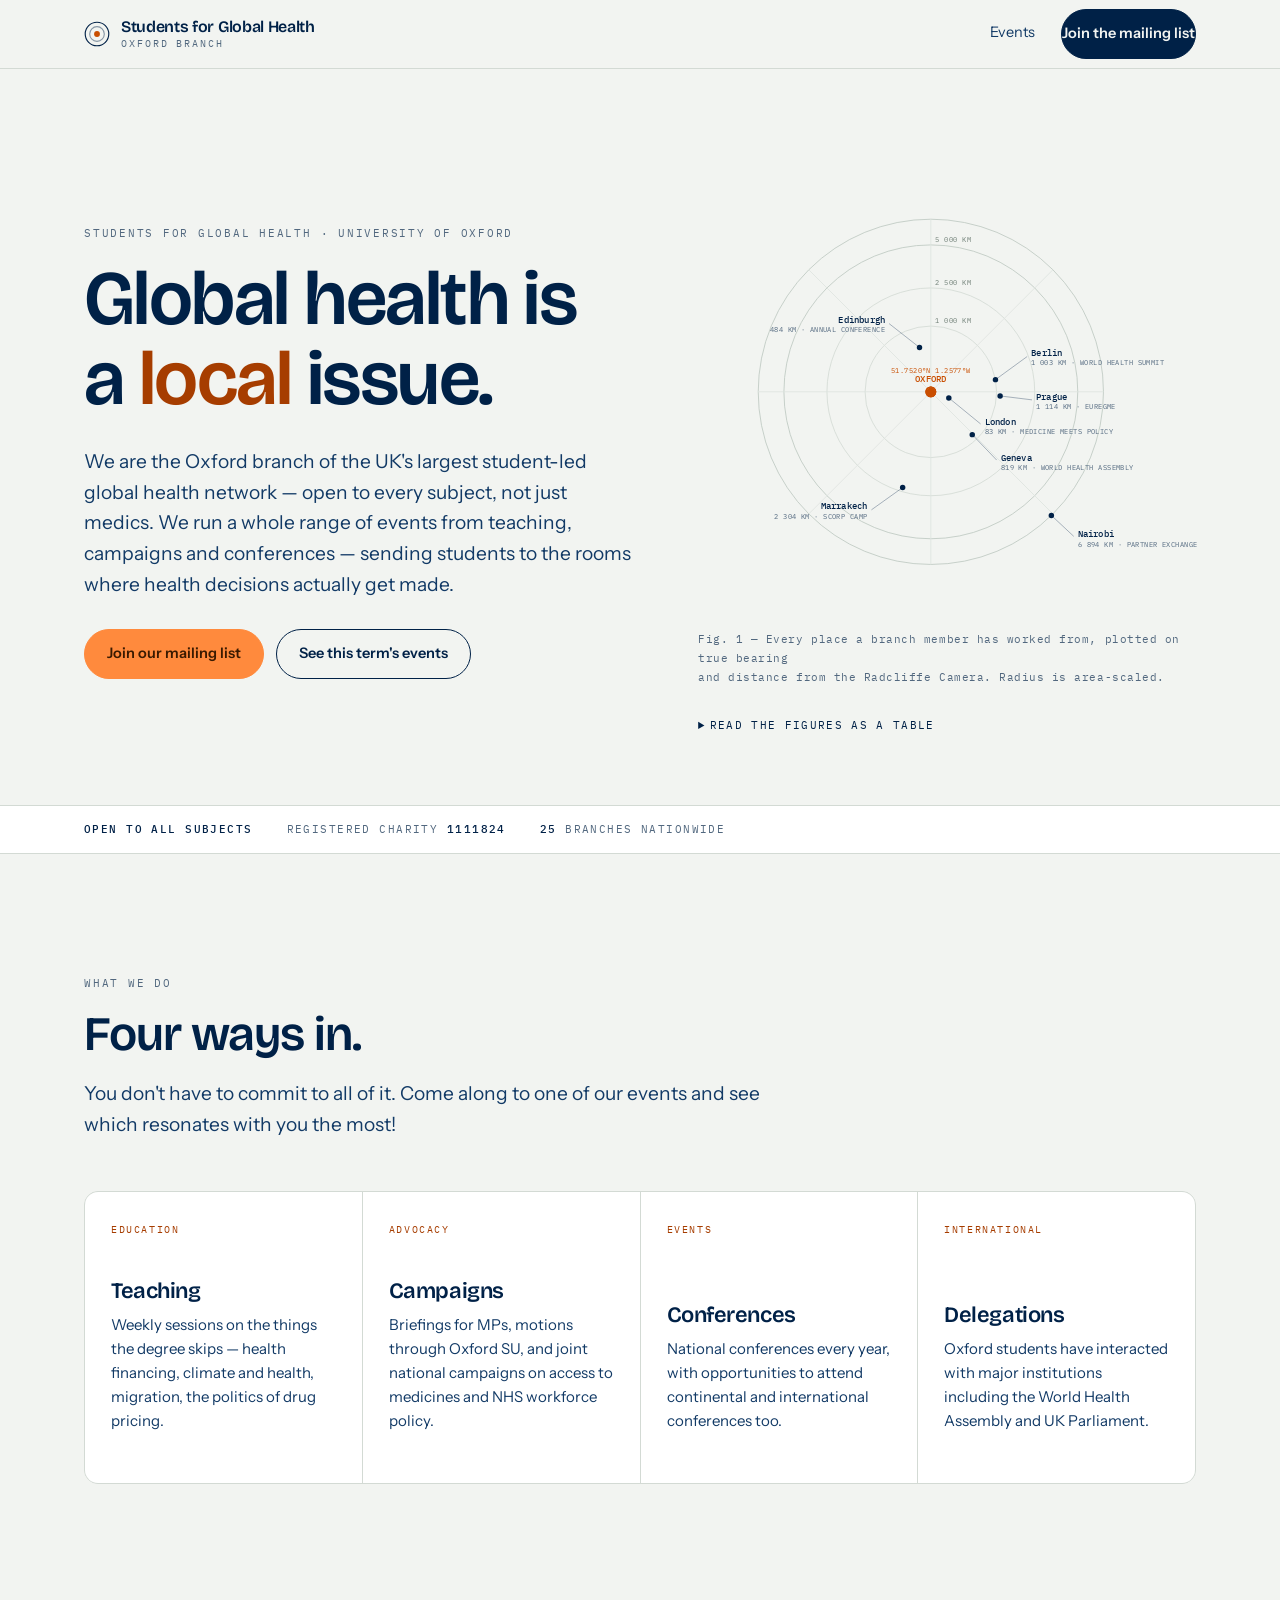
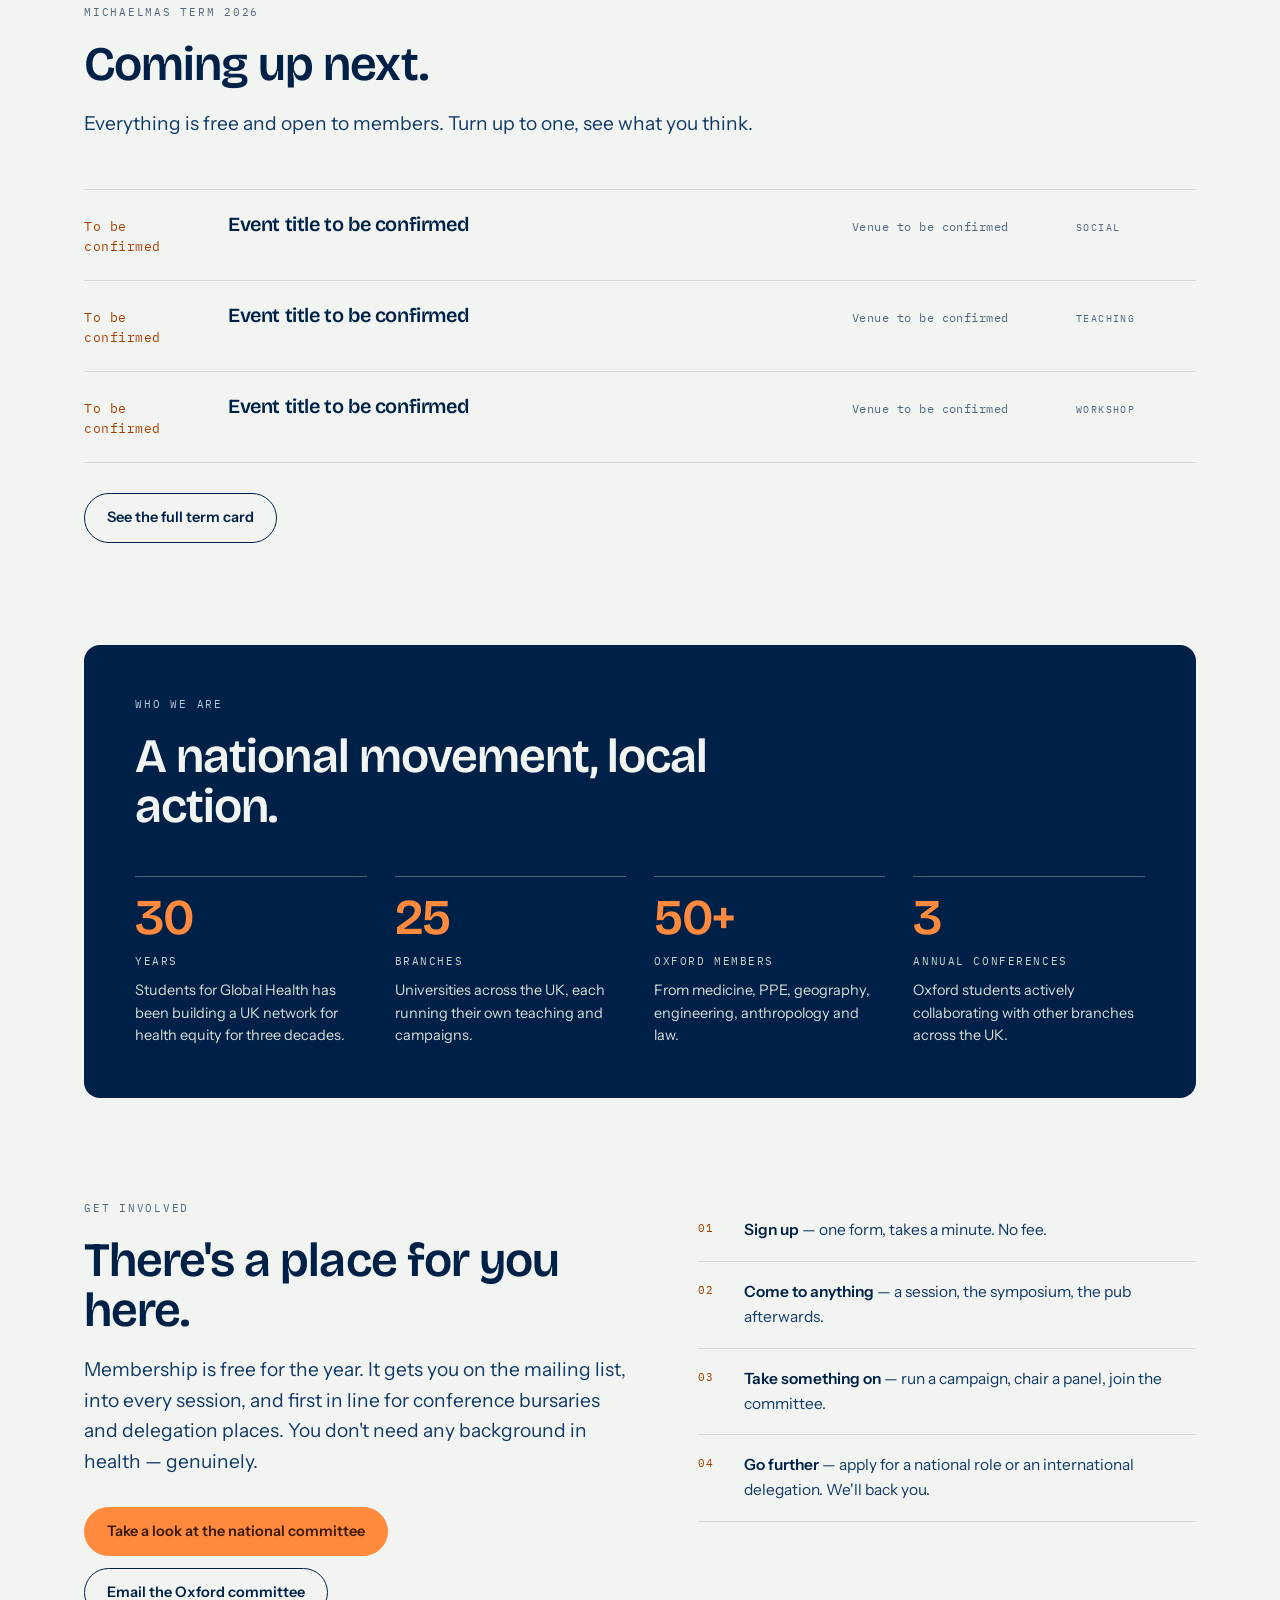
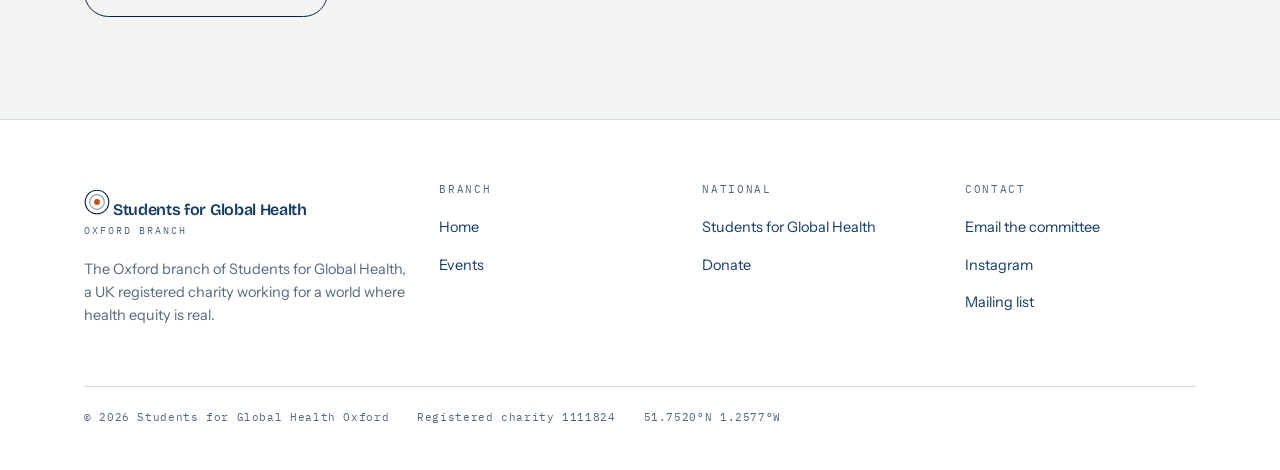
==== index.html @ ab56113d "Initial commit: SfGH Oxford branch site Two-page static site: home and events. No build step, no fra" ====
<!DOCTYPE html>
<html lang="en-GB">
<head>
<meta charset="utf-8">
<meta name="viewport" content="width=device-width, initial-scale=1">
<title>Students for Global Health Oxford — Global health is a local issue</title>
<meta name="description" content="The Oxford branch of Students for Global Health. Open to every subject. Teaching, campaigns and conferences, plus delegations to international health meetings.">
<link rel="preconnect" href="https://fonts.googleapis.com">
<link rel="preconnect" href="https://fonts.gstatic.com" crossorigin>
<link href="https://fonts.googleapis.com/css2?family=Bricolage+Grotesque:opsz,wght@12..96,400;12..96,600&family=Instrument+Sans:wght@400;500;600&family=IBM+Plex+Mono:wght@400;500&display=swap" rel="stylesheet">
<link rel="stylesheet" href="assets/site.css">
</head>
<body>

<a class="skip" href="#main">Skip to main content</a>

<header class="site-head">
  <div class="wrap head-in">
    <a class="brand" href="index.html">
      <svg class="brand-mark" viewBox="0 0 32 32" aria-hidden="true" focusable="false">
        <circle cx="16" cy="16" r="14.5" fill="none" stroke="#002147" stroke-width="1.4"/>
        <circle cx="16" cy="16" r="9" fill="none" stroke="#002147" stroke-width="1.4" opacity=".45"/>
        <circle cx="16" cy="16" r="3.6" fill="#C94E00"/>
      </svg>
      <span class="brand-txt">Students for Global Health<span>Oxford branch</span></span>
    </a>

    <button class="menu-btn" type="button" aria-expanded="false" aria-controls="mainnav">
      <span class="bars" aria-hidden="true"></span> Menu
    </button>

    <nav class="mainnav" id="mainnav" aria-label="Main">
      <ul>
        <li><a href="events.html">Events</a></li>
        <li class="nav-cta"><a class="btn btn-fill" href="https://docs.google.com/forms/d/e/1FAIpQLSfOr59fuygSMjp6E6a_D4wIXYMGQ_n3HyRheyWauwAxJpSCZg/viewform?usp=publish-editor">Join the mailing list</a></li>
      </ul>
    </nav>
  </div>
</header>

<main id="main">

<!-- ============ HERO ============ -->
<div class="hero">
  <div class="wrap hero-grid">
    <div>
      <p class="eyebrow">Students for Global Health · University of Oxford</p>
      <h1>Global health is<br>a <em>local</em> issue.</h1>
      <p class="lede">We are the Oxford branch of the UK's largest student-led global health network — open to
      every subject, not just medics. We run a whole range of events from teaching, campaigns and
      conferences — sending students to the rooms where health decisions actually get made.</p>
      <div class="cta-row">
        <a class="btn btn-sig" href="https://docs.google.com/forms/d/e/1FAIpQLSfOr59fuygSMjp6E6a_D4wIXYMGQ_n3HyRheyWauwAxJpSCZg/viewform?usp=publish-editor">Join our mailing list</a>
        <a class="btn btn-ghost" href="events.html">See this term's events</a>
      </div>
    </div>

    <figure class="map-fig">
      <div class="map" id="map">
        <svg viewBox="0 0 620 560" role="img" aria-labelledby="mapTitle mapDesc">
          <title id="mapTitle">Where Oxford branch members have travelled</title>
          <desc id="mapDesc">A radial chart centred on Oxford. Seven places are plotted at their
          true compass bearing and distance from Oxford: London at 83 kilometres, Edinburgh at 484,
          Geneva at 819, Berlin at 1,003, Prague at 1,114, Marrakech at 2,304 and Nairobi at 6,894.
          The same figures are given in the table below the chart.</desc>

          <circle class="ring" cx="290" cy="290" r="81.9"/>
          <circle class="ring" cx="290" cy="290" r="129.4"/>
          <circle class="ring ring-far" cx="290" cy="290" r="183"/>
          <circle class="ring ring-far" cx="290" cy="290" r="215"/>

          <g class="spoke">
            <line x1="290" y1="75" x2="290" y2="505"/>
            <line x1="75" y1="290" x2="505" y2="290"/>
            <line x1="138" y1="138" x2="442" y2="442"/>
            <line x1="442" y1="138" x2="138" y2="442"/>
          </g>

          <circle class="pulse" cx="290" cy="290" r="6"/>
          <circle class="pulse p2" cx="290" cy="290" r="6"/>
          <circle class="pulse p3" cx="290" cy="290" r="6"/>

          <text class="ring-lbl" x="295" y="204">1 000 KM</text>
          <text class="ring-lbl" x="295" y="157">2 500 KM</text>
          <text class="ring-lbl" x="295" y="104">5 000 KM</text>

          <circle class="here" cx="290" cy="290" r="5.5"/>
          <text class="pt-lbl here-lbl" x="290" y="278" text-anchor="middle">OXFORD</text>
          <text class="pt-sub here-lbl" x="290" y="266" text-anchor="middle">51.7520°N 1.2577°W</text>

          <g class="node" style="animation-delay:.5s">
            <line class="leader" x1="312.4" y1="297.6" x2="352" y2="330"/>
            <circle class="dot" cx="312.4" cy="297.6" r="3.4"/>
            <text class="pt-lbl" x="357" y="331">London</text>
            <text class="pt-sub" x="357" y="343">83 km · Medicine Meets Policy</text>
          </g>
          <g class="node" style="animation-delay:.62s">
            <line class="leader" x1="275.9" y1="234.8" x2="238" y2="205"/>
            <circle class="dot" cx="275.9" cy="234.8" r="3.4"/>
            <text class="pt-lbl" x="233" y="204" text-anchor="end">Edinburgh</text>
            <text class="pt-sub" x="233" y="216" text-anchor="end">484 km · Annual conference</text>
          </g>
          <g class="node" style="animation-delay:.74s">
            <line class="leader" x1="341.6" y1="343.3" x2="372" y2="375"/>
            <circle class="dot" cx="341.6" cy="343.3" r="3.4"/>
            <text class="pt-lbl" x="377" y="376">Geneva</text>
            <text class="pt-sub" x="377" y="388">819 km · World Health Assembly</text>
          </g>
          <g class="node" style="animation-delay:.86s">
            <line class="leader" x1="370.5" y1="274.8" x2="410" y2="246"/>
            <circle class="dot" cx="370.5" cy="274.8" r="3.4"/>
            <text class="pt-lbl" x="415" y="245">Berlin</text>
            <text class="pt-sub" x="415" y="257">1 003 km · World Health Summit</text>
          </g>
          <g class="node" style="animation-delay:.98s">
            <line class="leader" x1="376.3" y1="295.1" x2="416" y2="300"/>
            <circle class="dot" cx="376.3" cy="295.1" r="3.4"/>
            <text class="pt-lbl" x="421" y="300">Prague</text>
            <text class="pt-sub" x="421" y="312">1 114 km · EuRegMe</text>
          </g>
          <g class="node" style="animation-delay:1.1s">
            <line class="leader" x1="254.9" y1="409.2" x2="216" y2="437"/>
            <circle class="dot" cx="254.9" cy="409.2" r="3.4"/>
            <text class="pt-lbl" x="211" y="436" text-anchor="end">Marrakech</text>
            <text class="pt-sub" x="211" y="448" text-anchor="end">2 304 km · SCORP camp</text>
          </g>
          <g class="node" style="animation-delay:1.22s">
            <line class="leader" x1="440.1" y1="443.9" x2="468" y2="470"/>
            <circle class="dot" cx="440.1" cy="443.9" r="3.4"/>
            <text class="pt-lbl" x="473" y="471">Nairobi</text>
            <text class="pt-sub" x="473" y="483">6 894 km · Partner exchange</text>
          </g>
        </svg>
      </div>

      <figcaption class="map-cap">
        Fig. 1 — Every place a branch member has worked from, plotted on true bearing<br>
        and distance from the Radcliffe Camera. Radius is area-scaled.
      </figcaption>

      <details class="data-toggle">
        <summary>Read the figures as a table</summary>
        <table class="data-table">
          <caption>Distance and bearing from Oxford</caption>
          <thead>
            <tr><th scope="col">Place</th><th scope="col">Distance</th><th scope="col">Bearing</th><th scope="col">Why we go</th></tr>
          </thead>
          <tbody>
            <tr><th scope="row">London</th><td class="num">83 km</td><td class="num">109°</td><td>Medicine Meets Policy</td></tr>
            <tr><th scope="row">Edinburgh</th><td class="num">484 km</td><td class="num">346°</td><td>SfGH annual conference</td></tr>
            <tr><th scope="row">Geneva</th><td class="num">819 km</td><td class="num">136°</td><td>World Health Assembly</td></tr>
            <tr><th scope="row">Berlin</th><td class="num">1 003 km</td><td class="num">79°</td><td>World Health Summit</td></tr>
            <tr><th scope="row">Prague</th><td class="num">1 114 km</td><td class="num">93°</td><td>EuRegMe</td></tr>
            <tr><th scope="row">Marrakech</th><td class="num">2 304 km</td><td class="num">196°</td><td>SCORP camp</td></tr>
            <tr><th scope="row">Nairobi</th><td class="num">6 894 km</td><td class="num">136°</td><td>Partner exchange</td></tr>
          </tbody>
        </table>
      </details>
    </figure>
  </div>
</div>

<!-- ============ STRIP ============ -->
<div class="strip">
  <div class="wrap">
    <ul>
      <li><b>Open to all subjects</b></li>
      <li>Registered charity <b>1111824</b></li>
      <li><b>25</b> branches nationwide</li>
    </ul>
  </div>
</div>

<!-- ============ WORK ============ -->
<section>
  <div class="wrap">
    <div class="sec-head rv">
      <p class="eyebrow">What we do</p>
      <h2>Four ways in.</h2>
      <p class="lede">You don't have to commit to all of it. Come along to one of our events and see which
      resonates with you the most!</p>
    </div>

    <div class="grid-4 rv">
      <div class="card">
        <p class="tag">Education</p>
        <h3>Teaching</h3>
        <p>Weekly sessions on the things the degree skips — health financing, climate and health,
        migration, the politics of drug pricing.</p>
      </div>
      <div class="card">
        <p class="tag">Advocacy</p>
        <h3>Campaigns</h3>
        <p>Briefings for MPs, motions through Oxford SU, and joint national campaigns on access to
        medicines and NHS workforce policy.</p>
      </div>
      <div class="card">
        <p class="tag">Events</p>
        <h3>Conferences</h3>
        <p>National conferences every year, with opportunities to attend continental and
        international conferences too.</p>
      </div>
      <div class="card">
        <p class="tag">International</p>
        <h3>Delegations</h3>
        <p>Oxford students have interacted with major institutions including the World Health
        Assembly and UK Parliament.</p>
      </div>
    </div>
  </div>
</section>

<!-- ============ NEXT EVENTS ============ -->
<section class="tight">
  <div class="wrap">
    <div class="sec-head rv">
      <p class="eyebrow">Michaelmas term 2026</p>
      <h2>Coming up next.</h2>
      <p class="lede">Everything is free and open to members. Turn up to one, see what you think.</p>
    </div>

    <ul class="events rv">
      <li>
        <span class="date">To be confirmed</span>
        <h3>Event title to be confirmed</h3>
        <span class="where">Venue to be confirmed</span>
        <span class="kind">Social</span>
      </li>
      <li>
        <span class="date">To be confirmed</span>
        <h3>Event title to be confirmed</h3>
        <span class="where">Venue to be confirmed</span>
        <span class="kind">Teaching</span>
      </li>
      <li>
        <span class="date">To be confirmed</span>
        <h3>Event title to be confirmed</h3>
        <span class="where">Venue to be confirmed</span>
        <span class="kind">Workshop</span>
      </li>
    </ul>

    <div class="cta-row rv">
      <a class="btn btn-ghost" href="events.html">See the full term card</a>
    </div>
  </div>
</section>

<!-- ============ REACH ============ -->
<section class="tight">
  <div class="wrap">
    <div class="band rv">
      <p class="eyebrow">Who we are</p>
      <h2>A national movement, local action.</h2>
      <div class="stats">
        <div class="stat">
          <div class="n">30</div>
          <div class="k">years</div>
          <p>Students for Global Health has been building a UK network for health equity for three decades.</p>
        </div>
        <div class="stat">
          <div class="n">25</div>
          <div class="k">branches</div>
          <p>Universities across the UK, each running their own teaching and campaigns.</p>
        </div>
        <div class="stat">
          <div class="n">50+</div>
          <div class="k">Oxford members</div>
          <p>From medicine, PPE, geography, engineering, anthropology and law.</p>
        </div>
        <div class="stat">
          <div class="n">3</div>
          <div class="k">annual conferences</div>
          <p>Oxford students actively collaborating with other branches across the UK.</p>
        </div>
      </div>
    </div>
  </div>
</section>

<!-- ============ JOIN ============ -->
<section class="tight">
  <div class="wrap split">
    <div class="rv">
      <p class="eyebrow">Get involved</p>
      <h2>There's a place for you here.</h2>
      <p class="lede" style="margin-top:18px">Membership is free for the year. It gets you on the mailing list, into every session, and
      first in line for conference bursaries and delegation places. You don't need any background
      in health — genuinely.</p>
      <div class="cta-row">
        <a class="btn btn-sig" href="https://studentsforglobalhealth.org/">Take a look at the national committee</a>
        <a class="btn btn-ghost" href="mailto:Shorief.ali@jesus.ox.ac.uk">Email the Oxford committee</a>
      </div>
    </div>
    <ol class="steps rv">
      <li><b>Sign up</b> — one form, takes a minute. No fee.</li>
      <li><b>Come to anything</b> — a session, the symposium, the pub afterwards.</li>
      <li><b>Take something on</b> — run a campaign, chair a panel, join the committee.</li>
      <li><b>Go further</b> — apply for a national role or an international delegation. We'll back you.</li>
    </ol>
  </div>
</section>

</main>

<footer class="site-foot">
  <div class="wrap">
    <div class="foot-grid">
      <div>
        <a class="brand" href="index.html">
          <svg class="brand-mark" viewBox="0 0 32 32" aria-hidden="true" focusable="false">
            <circle cx="16" cy="16" r="14.5" fill="none" stroke="#002147" stroke-width="1.4"/>
            <circle cx="16" cy="16" r="9" fill="none" stroke="#002147" stroke-width="1.4" opacity=".45"/>
            <circle cx="16" cy="16" r="3.6" fill="#C94E00"/>
          </svg>
          <span class="brand-txt">Students for Global Health<span>Oxford branch</span></span>
        </a>
        <p style="font-size:14.5px;color:var(--muted);max-width:34ch;margin-top:16px">
          The Oxford branch of Students for Global Health, a UK registered charity working for a
          world where health equity is real.</p>
      </div>
      <nav aria-labelledby="foot-branch">
        <h2 id="foot-branch">Branch</h2>
        <ul>
          <li><a href="index.html" aria-current="page">Home</a></li>
          <li><a href="events.html">Events</a></li>
        </ul>
      </nav>
      <nav aria-labelledby="foot-national">
        <h2 id="foot-national">National</h2>
        <ul>
          <li><a href="https://studentsforglobalhealth.org/">Students for Global Health</a></li>
          <li><a href="https://donate.stripe.com/aFa3cwa5c0uM1kmcr60RG01">Donate</a></li>
        </ul>
      </nav>
      <nav aria-labelledby="foot-contact">
        <h2 id="foot-contact">Contact</h2>
        <ul>
          <li><a href="mailto:Shorief.ali@jesus.ox.ac.uk">Email the committee</a></li>
          <li><a href="https://www.instagram.com/sfgh_oxford/">Instagram</a></li>
          <li><a href="https://docs.google.com/forms/d/e/1FAIpQLSfOr59fuygSMjp6E6a_D4wIXYMGQ_n3HyRheyWauwAxJpSCZg/viewform?usp=publish-editor">Mailing list</a></li>
        </ul>
      </nav>
    </div>
    <p class="foot-note">
      <span>© 2026 Students for Global Health Oxford</span>
      <span>Registered charity 1111824</span>
      <span>51.7520°N 1.2577°W</span>
    </p>
  </div>
</footer>

<script src="assets/site.js"></script>
</body>
</html>
---- assets/site.css ----
/* ============================================================
   Students for Global Health — Oxford
   One stylesheet for every page. Edit colours and type here.
   ============================================================ */

:root{
  /* --- colour ---------------------------------------------
     Every combination below meets WCAG AA contrast.
     If you change these, re-check at webaim.org/resources/contrastchecker */
  --ink:#002147;        /* Oxford blue. Body text, buttons.        14.5:1 on paper */
  --ink-2:#123A66;      /* Secondary text.                         10.4:1 on paper */
  --muted:#52687F;      /* Captions, labels.                        5.2:1 on paper */
  --paper:#F2F4F1;      /* Page background */
  --paper-2:#FFFFFF;    /* Cards, footer */
  --line:#D3DAD4;       /* Hairlines */
  --signal:#FF8A3D;     /* Bright amber. ONLY as a background or on dark ink. */
  --signal-ink:#A63D00; /* Amber for TEXT on light backgrounds.      5.8:1 */
  --marker:#C94E00;     /* Amber for small graphics on light.        4.2:1 */
  --focus:#0B57D0;

  --display:"Bricolage Grotesque",system-ui,sans-serif;
  --body:"Instrument Sans",system-ui,sans-serif;
  --mono:"IBM Plex Mono",ui-monospace,monospace;
  --pad:clamp(20px,5vw,64px);
}

*{box-sizing:border-box}
html{scroll-behavior:smooth}
body{
  margin:0;background:var(--paper);color:var(--ink);
  font-family:var(--body);font-size:17px;line-height:1.6;
  -webkit-font-smoothing:antialiased;
}
img{max-width:100%;display:block}
a{color:inherit}

/* --- accessibility floor ---------------------------------- */
.skip{
  position:absolute;left:12px;top:-70px;z-index:200;
  background:var(--ink);color:var(--paper);padding:12px 20px;border-radius:0 0 8px 8px;
  font-weight:600;text-decoration:none;transition:top .18s;
}
.skip:focus{top:0}
:focus-visible{outline:3px solid var(--focus);outline-offset:3px;border-radius:3px}
.vh{ /* visually hidden, still read aloud */
  position:absolute;width:1px;height:1px;margin:-1px;padding:0;
  overflow:hidden;clip:rect(0 0 0 0);white-space:nowrap;border:0;
}

.wrap{max-width:1240px;margin:0 auto;padding:0 var(--pad)}
.eyebrow{
  font-family:var(--mono);font-size:11px;letter-spacing:.16em;
  text-transform:uppercase;color:var(--muted);margin:0 0 18px;
}
h1,h2,h3,h4{font-family:var(--display);font-weight:600;letter-spacing:-.02em;line-height:1.04;margin:0}
p{margin:0 0 1em}
.lede{font-size:clamp(17px,1.5vw,20px);color:var(--ink-2);max-width:58ch}
.prose{max-width:62ch}
.prose p{color:var(--ink-2)}
.prose h3{font-size:22px;margin:34px 0 12px}

/* --- header / nav ----------------------------------------- */
.site-head{
  position:sticky;top:0;z-index:50;
  background:rgba(242,244,241,.9);backdrop-filter:blur(12px);
  border-bottom:1px solid var(--line);
}
.head-in{display:flex;align-items:center;gap:26px;min-height:68px}
.brand{display:flex;align-items:center;gap:11px;text-decoration:none;margin-right:auto;padding:6px 0}
.brand-mark{width:26px;height:26px;flex:0 0 26px}
.brand-txt{font-family:var(--display);font-weight:600;font-size:16px;letter-spacing:-.02em;line-height:1.1}
.brand-txt span{display:block;font-family:var(--mono);font-weight:400;font-size:9.5px;
  letter-spacing:.2em;text-transform:uppercase;color:var(--muted);margin-top:3px}

.mainnav ul{display:flex;align-items:center;gap:26px;list-style:none;margin:0;padding:0}
.mainnav a{
  display:inline-block;font-size:14.5px;text-decoration:none;color:var(--ink-2);
  padding:12px 0;border-bottom:2px solid transparent;
}
.mainnav a:hover{border-color:var(--signal-ink);color:var(--ink)}
.mainnav a[aria-current="page"]{color:var(--ink);font-weight:600;border-color:var(--signal-ink)}
/* the nav CTA is a button, not a nav link — .mainnav a would otherwise paint its
   label --ink-2 on the --ink pill, which is 1.39:1 and unreadable */
.mainnav .nav-cta a{color:var(--paper);border:1.5px solid var(--ink)}
.mainnav .nav-cta a:hover{color:var(--paper);border-color:var(--ink-2)}

.menu-btn{
  display:none;align-items:center;gap:9px;background:none;border:1.5px solid var(--ink);
  color:var(--ink);font-family:var(--body);font-size:14px;font-weight:600;
  padding:10px 16px;border-radius:999px;cursor:pointer;min-height:44px;
}
.menu-btn .bars{display:block;width:16px;height:10px;position:relative}
.menu-btn .bars::before,.menu-btn .bars::after{
  content:"";position:absolute;left:0;right:0;height:1.8px;background:currentColor;transition:transform .2s}
.menu-btn .bars::before{top:0}
.menu-btn .bars::after{bottom:0}
.menu-btn[aria-expanded="true"] .bars::before{transform:translateY(4px) rotate(45deg)}
.menu-btn[aria-expanded="true"] .bars::after{transform:translateY(-4px) rotate(-45deg)}

@media(max-width:900px){
  .menu-btn{display:inline-flex}
  .mainnav{
    display:none;position:absolute;left:0;right:0;top:100%;
    background:var(--paper-2);border-bottom:1px solid var(--line);
    padding:8px var(--pad) 20px;
  }
  .mainnav.open{display:block}
  .mainnav ul{flex-direction:column;align-items:stretch;gap:0}
  .mainnav li{border-bottom:1px solid var(--line)}
  .mainnav a{display:block;padding:16px 0;font-size:17px;border-bottom:none}
  .mainnav a[aria-current="page"]{color:var(--signal-ink)}
  .mainnav .nav-cta{margin-top:18px;border-bottom:none}
  .mainnav .nav-cta a{display:block;text-align:center;padding:14px 20px}
}

/* --- buttons ---------------------------------------------- */
.btn{
  display:inline-block;font-family:var(--body);font-weight:600;font-size:14.5px;
  padding:12px 22px;border-radius:999px;text-decoration:none;cursor:pointer;
  border:1.5px solid var(--ink);min-height:44px;
  transition:transform .18s,background .18s,color .18s;
}
.btn:hover{transform:translateY(-2px)}
.btn-fill{background:var(--ink);color:var(--paper)}
.btn-fill:hover{background:var(--ink-2)}
.btn-ghost{background:transparent;color:var(--ink)}
.btn-ghost:hover{background:var(--ink);color:var(--paper)}
.btn-sig{background:var(--signal);border-color:var(--signal);color:#3A1A00}
.btn-sig:hover{background:#FF7A22;border-color:#FF7A22}
.cta-row{display:flex;flex-wrap:wrap;gap:12px;margin-top:30px}

/* --- hero ------------------------------------------------- */
.hero{padding:clamp(48px,7vw,92px) 0 clamp(36px,5vw,60px)}
.hero-grid{display:grid;grid-template-columns:1.05fr .95fr;gap:clamp(28px,5vw,72px);align-items:center}
@media(max-width:940px){.hero-grid{grid-template-columns:1fr;gap:36px}}
h1{font-size:clamp(40px,6vw,80px);font-weight:600}
h1 em{font-style:normal;color:var(--signal-ink)}
.hero .lede{margin-top:26px}

/* page header (inner pages) */
.page-head{padding:clamp(44px,6vw,84px) 0 clamp(28px,4vw,48px);border-bottom:1px solid var(--line)}
.page-head h1{font-size:clamp(36px,5vw,64px)}
.page-head .lede{margin-top:22px}

/* --- the radial map --------------------------------------- */
.map svg{width:100%;height:auto;overflow:visible}
.map-fig{margin:0}
.ring{fill:none;stroke:var(--line);stroke-width:1}
.ring-far{stroke-dasharray:2 5;stroke:#BCC7C0}
.spoke{stroke:#DEE4DF;stroke-width:1}
.ring-lbl,.pt-lbl,.pt-sub{font-family:var(--mono)}
.ring-lbl{font-size:9px;fill:#6F7F76;letter-spacing:.08em}
.pt-lbl{font-size:11.5px;fill:var(--ink);letter-spacing:.02em;font-weight:500}
.pt-sub{font-size:9px;fill:var(--muted);letter-spacing:.06em;text-transform:uppercase}
.leader{stroke:var(--ink);stroke-width:1;opacity:.4}
.dot{fill:var(--ink)}
.here{fill:var(--marker)}
.here-lbl{fill:var(--marker)}
.pulse{fill:none;stroke:var(--marker);stroke-width:1.5}
.map-cap{font-family:var(--mono);font-size:10.5px;color:var(--muted);letter-spacing:.05em;
  margin-top:14px;line-height:1.8}

@keyframes pulse{0%{r:6;opacity:.8}100%{r:215;opacity:0}}
@keyframes drawring{from{stroke-dashoffset:1400}to{stroke-dashoffset:0}}
@keyframes popin{from{opacity:0;transform:translateY(6px)}to{opacity:1;transform:none}}
.anim .pulse{animation:pulse 4.6s cubic-bezier(.2,.6,.3,1) infinite}
.anim .pulse.p2{animation-delay:1.55s}
.anim .pulse.p3{animation-delay:3.1s}
.anim .ring{stroke-dasharray:1400;animation:drawring 1.5s ease-out both}
.anim .ring:nth-of-type(2){animation-delay:.12s}
.anim .ring:nth-of-type(3){animation-delay:.24s}
.anim .ring:nth-of-type(4){animation-delay:.36s}
.anim .node{animation:popin .55s ease-out both}

/* table fallback for the map data */
.data-table{width:100%;border-collapse:collapse;margin-top:8px;font-size:15px}
.data-table caption{text-align:left;font-family:var(--mono);font-size:10.5px;
  letter-spacing:.14em;text-transform:uppercase;color:var(--muted);padding-bottom:14px}
.data-table th,.data-table td{text-align:left;padding:11px 14px 11px 0;
  border-bottom:1px solid var(--line);vertical-align:top}
.data-table th{font-family:var(--mono);font-size:10.5px;letter-spacing:.12em;
  text-transform:uppercase;color:var(--muted);font-weight:400}
.data-table td.num{font-family:var(--mono);font-size:13.5px;white-space:nowrap}
details.data-toggle{margin-top:20px}
details.data-toggle > summary{
  font-family:var(--mono);font-size:11px;letter-spacing:.12em;text-transform:uppercase;
  color:var(--ink);cursor:pointer;padding:10px 0;
}

/* --- strip ------------------------------------------------ */
.strip{border-top:1px solid var(--line);border-bottom:1px solid var(--line);background:var(--paper-2)}
.strip ul{display:flex;flex-wrap:wrap;gap:8px 34px;list-style:none;margin:0;padding:15px 0;
  font-family:var(--mono);font-size:11px;letter-spacing:.13em;text-transform:uppercase;color:var(--muted)}
.strip b{color:var(--ink);font-weight:500}

/* --- sections --------------------------------------------- */
section{padding:clamp(56px,8vw,104px) 0}
section.tight{padding-top:0}
.sec-head{max-width:64ch;margin-bottom:clamp(32px,4vw,54px)}
h2{font-size:clamp(29px,4vw,48px)}
.sec-head p{margin-top:18px}

/* card grid */
.grid-4{display:grid;grid-template-columns:repeat(4,1fr);gap:1px;background:var(--line);
  border:1px solid var(--line);border-radius:14px;overflow:hidden}
@media(max-width:900px){.grid-4{grid-template-columns:repeat(2,1fr)}}
@media(max-width:540px){.grid-4{grid-template-columns:1fr}}
.card{background:var(--paper-2);padding:30px 26px 32px;display:flex;flex-direction:column}
.card:hover{background:#FBFCFA}
.card .tag{font-family:var(--mono);font-size:10px;letter-spacing:.16em;text-transform:uppercase;
  color:var(--signal-ink);margin:0 0 auto;padding-bottom:42px}
.card h3{font-size:22px;margin-bottom:10px}
.card p{font-size:15px;color:var(--ink-2);margin:0 0 18px}
.card .more{font-family:var(--mono);font-size:11px;letter-spacing:.12em;text-transform:uppercase;
  text-decoration:none;color:var(--signal-ink);border-bottom:1.5px solid var(--signal-ink);
  padding-bottom:3px;align-self:flex-start}
.card .more:hover{color:var(--ink);border-color:var(--ink)}

/* --- event list ------------------------------------------- */
.events{border-top:1px solid var(--line);list-style:none;margin:0;padding:0}
.events li{
  display:grid;grid-template-columns:120px 1fr 200px 120px;gap:24px;align-items:baseline;
  padding:24px 0;border-bottom:1px solid var(--line);transition:padding-left .25s;
}
.events li:hover{padding-left:12px}
.events .date{font-family:var(--mono);font-size:12.5px;letter-spacing:.04em;color:var(--signal-ink)}
.events h3{font-size:20px}
.events .where{font-family:var(--mono);font-size:11.5px;color:var(--muted);letter-spacing:.04em}
.events .kind{font-family:var(--mono);font-size:10px;color:var(--muted);
  letter-spacing:.14em;text-transform:uppercase}
@media(max-width:840px){
  .events li{grid-template-columns:1fr;gap:5px;padding:20px 0}
  .events .kind{order:-1}
}

/* --- dark band -------------------------------------------- */
.band{background:var(--ink);color:var(--paper);border-radius:16px;padding:clamp(32px,4vw,54px)}
.band h2,.band h3{color:var(--paper)}
.band h2{max-width:20ch}
.band .eyebrow{color:#B9C6D6}
.stats{display:grid;grid-template-columns:repeat(4,1fr);gap:28px;margin-top:44px}
@media(max-width:760px){.stats{grid-template-columns:repeat(2,1fr)}}
.stat{border-top:1px solid rgba(242,244,241,.3);padding-top:16px}
.stat .n{font-family:var(--display);font-size:clamp(34px,4vw,50px);font-weight:600;
  letter-spacing:-.03em;color:var(--signal);line-height:1}
.stat .k{font-family:var(--mono);font-size:10.5px;letter-spacing:.15em;text-transform:uppercase;
  margin-top:10px;color:#C9D2CB}
.stat p{font-size:14.5px;color:#D6DDD8;margin:10px 0 0;line-height:1.55}

/* --- two column ------------------------------------------- */
.split{display:grid;grid-template-columns:1.05fr .95fr;gap:clamp(28px,5vw,72px);align-items:start}
@media(max-width:880px){.split{grid-template-columns:1fr}}

.steps{list-style:none;margin:0;padding:0;counter-reset:s}
.steps li{counter-increment:s;position:relative;padding:18px 0 18px 46px;
  border-bottom:1px solid var(--line);font-size:15.5px;color:var(--ink-2)}
.steps li::before{content:counter(s,decimal-leading-zero);position:absolute;left:0;top:20px;
  font-family:var(--mono);font-size:11px;color:var(--signal-ink);letter-spacing:.1em}
.steps b{color:var(--ink);font-weight:600}

/* committee */
.people{display:grid;grid-template-columns:repeat(3,1fr);gap:1px;background:var(--line);
  border:1px solid var(--line);border-radius:14px;overflow:hidden;list-style:none;margin:0;padding:0}
@media(max-width:820px){.people{grid-template-columns:repeat(2,1fr)}}
@media(max-width:520px){.people{grid-template-columns:1fr}}
.people li{background:var(--paper-2);padding:24px 22px}
.people .role{font-family:var(--mono);font-size:10px;letter-spacing:.15em;text-transform:uppercase;
  color:var(--signal-ink);margin:0 0 8px}
.people h3{font-size:19px;margin-bottom:6px}
.people p{font-size:14.5px;color:var(--muted);margin:0}

/* --- form ------------------------------------------------- */
.form{background:var(--paper-2);border:1px solid var(--line);border-radius:14px;
  padding:clamp(24px,3vw,36px)}
.form fieldset{border:0;margin:0 0 26px;padding:0}
.form legend{font-family:var(--display);font-size:20px;font-weight:600;padding:0 0 6px;
  letter-spacing:-.02em}
.field{margin-top:20px}
.field label{display:block;font-weight:600;font-size:15px;margin-bottom:6px}
.field .hint{display:block;font-size:13.5px;color:var(--muted);margin-bottom:8px}
.field input,.field select,.field textarea{
  width:100%;font-family:var(--body);font-size:16px;color:var(--ink);
  padding:12px 14px;border:1.5px solid #B9C3BC;border-radius:8px;background:#fff;min-height:46px;
}
.field input:hover,.field select:hover,.field textarea:hover{border-color:var(--ink-2)}
.req{color:var(--signal-ink);font-family:var(--mono);font-size:12px}
.check{display:flex;gap:12px;align-items:flex-start;margin-top:16px}
.check input{width:20px;height:20px;min-height:0;flex:0 0 20px;margin-top:3px}
.check label{font-weight:400;font-size:15px;color:var(--ink-2);margin:0}
.form-note{font-size:13.5px;color:var(--muted);margin-top:18px}

/* faq */
.faq{border-top:1px solid var(--line)}
.faq details{border-bottom:1px solid var(--line)}
.faq summary{
  cursor:pointer;padding:20px 0;font-family:var(--display);font-size:19px;font-weight:600;
  letter-spacing:-.02em;list-style:none;display:flex;justify-content:space-between;gap:20px;
}
.faq summary::-webkit-details-marker{display:none}
.faq summary::after{content:"+";font-family:var(--mono);color:var(--signal-ink);font-weight:400}
.faq details[open] summary::after{content:"–"}
.faq .answer{padding:0 0 22px;max-width:62ch;color:var(--ink-2);font-size:15.5px}

/* --- footer ----------------------------------------------- */
.site-foot{background:var(--paper-2);border-top:1px solid var(--line);padding:clamp(44px,5vw,72px) 0 34px}
.foot-grid{display:grid;grid-template-columns:1.4fr 1fr 1fr 1fr;gap:32px}
@media(max-width:820px){.foot-grid{grid-template-columns:1fr 1fr}}
.foot-grid h2{font-family:var(--mono);font-size:10.5px;letter-spacing:.16em;text-transform:uppercase;
  color:var(--muted);margin:0 0 16px;font-weight:400}
.foot-grid ul{list-style:none;margin:0;padding:0}
.foot-grid li{margin-bottom:4px}
.foot-grid a{display:inline-block;padding:5px 0;font-size:14.5px;text-decoration:none;color:var(--ink-2)}
.foot-grid a:hover{color:var(--signal-ink);text-decoration:underline}
.foot-note{margin-top:44px;padding-top:22px;border-top:1px solid var(--line);
  font-family:var(--mono);font-size:10.5px;letter-spacing:.06em;color:var(--muted);
  display:flex;flex-wrap:wrap;gap:8px 28px}

/* --- reveal on scroll ------------------------------------- */
.rv{opacity:0;transform:translateY(18px);transition:opacity .7s ease,transform .7s ease}
.rv.in{opacity:1;transform:none}

@media(prefers-reduced-motion:reduce){
  *,*::before,*::after{animation:none!important;transition:none!important}
  .rv{opacity:1;transform:none}
  html{scroll-behavior:auto}
}
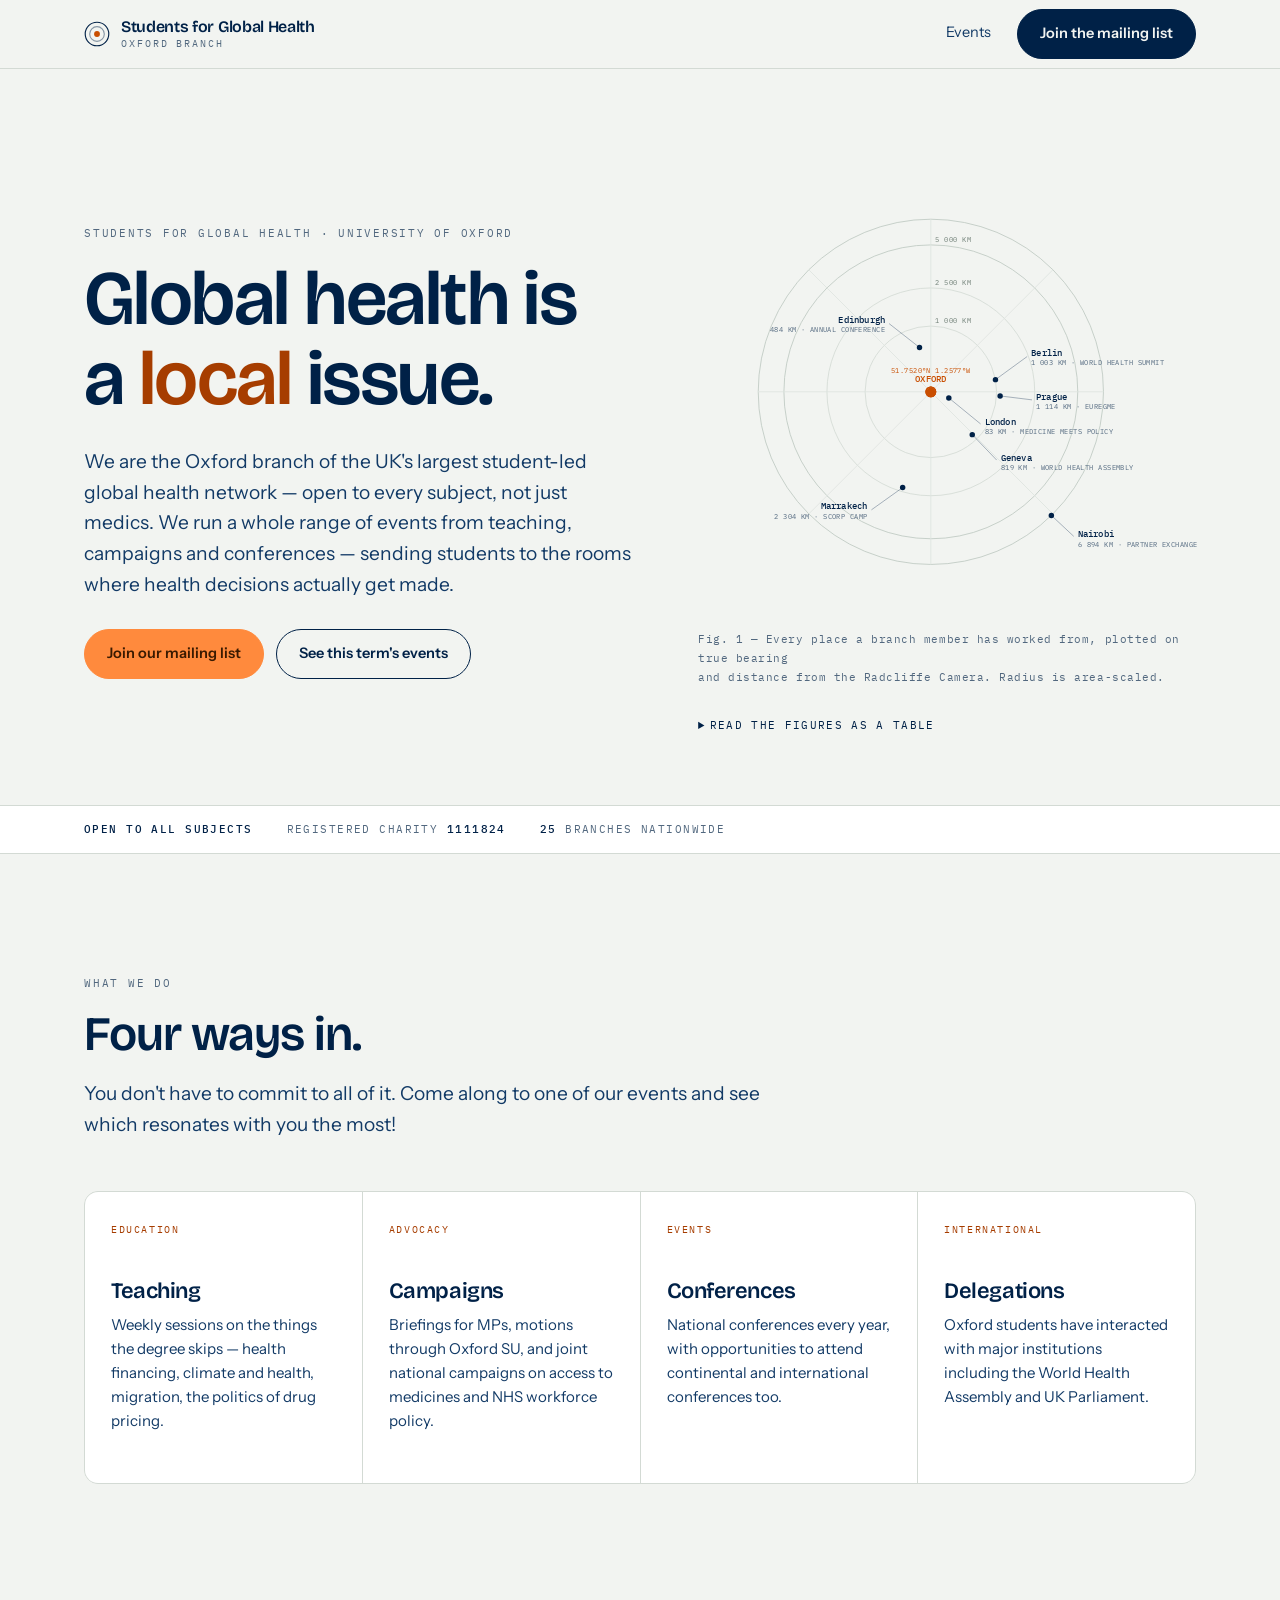
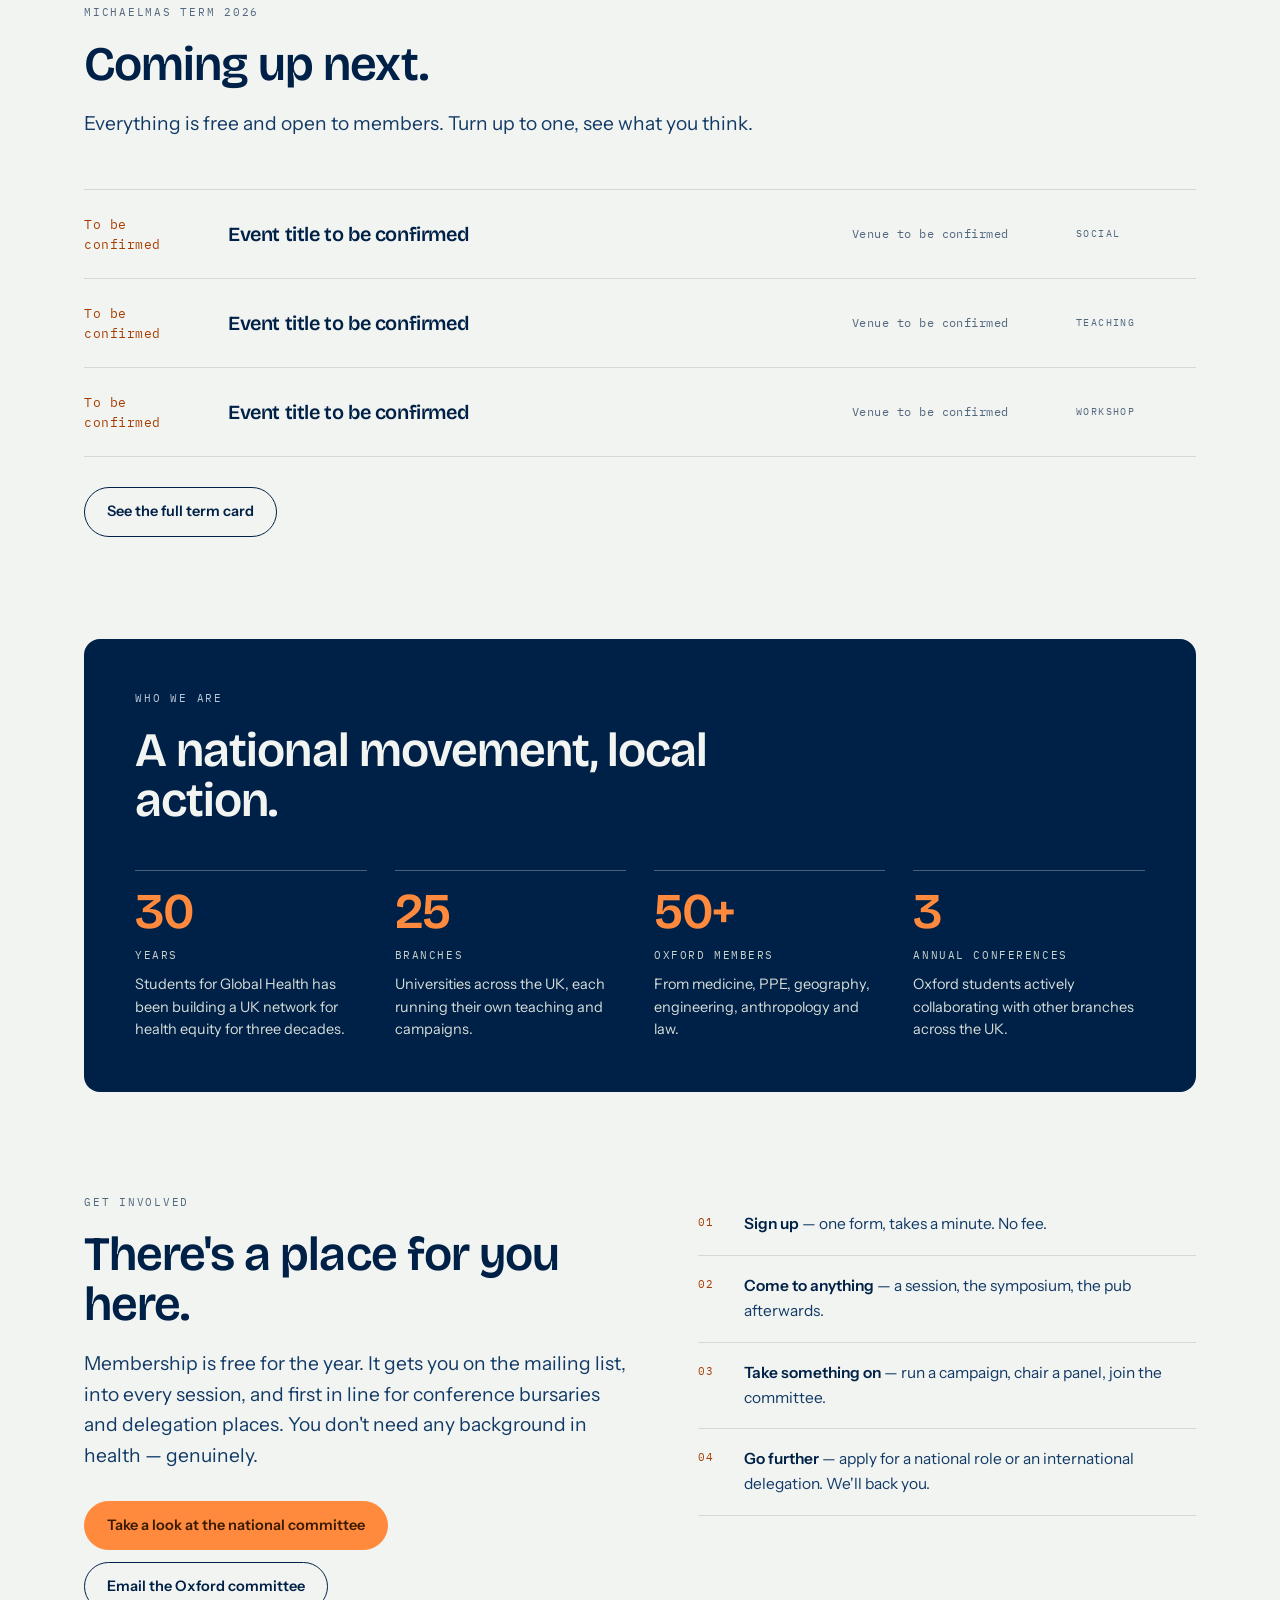
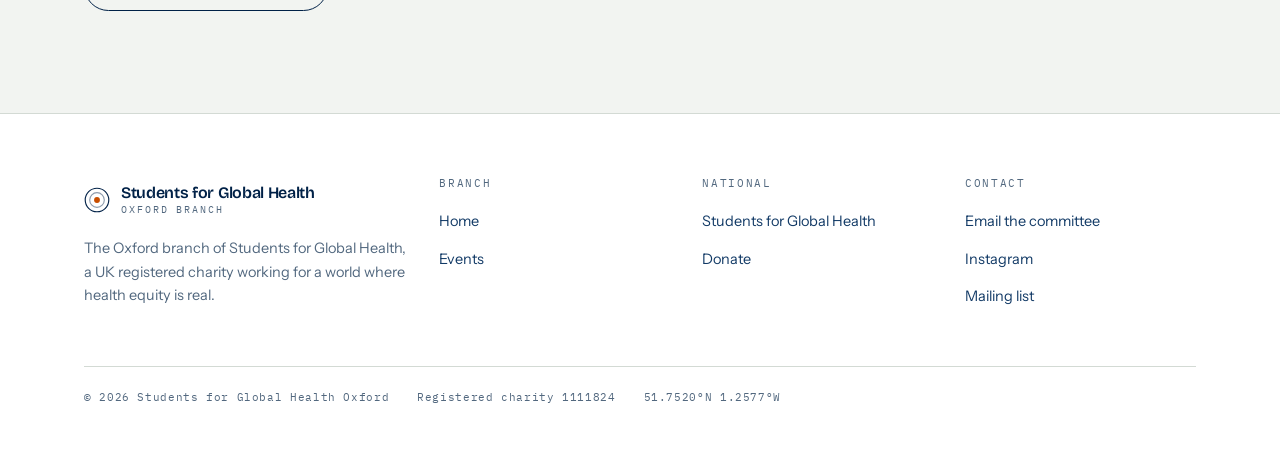
==== commit 7b7aff55: "Version the stylesheet link to defeat browser caching Pages serves site.css with a 10 minute max-age" ====
--- a/index.html
+++ b/index.html
@@ -8,7 +8,7 @@
 <link rel="preconnect" href="https://fonts.googleapis.com">
 <link rel="preconnect" href="https://fonts.gstatic.com" crossorigin>
 <link href="https://fonts.googleapis.com/css2?family=Bricolage+Grotesque:opsz,wght@12..96,400;12..96,600&family=Instrument+Sans:wght@400;500;600&family=IBM+Plex+Mono:wght@400;500&display=swap" rel="stylesheet">
-<link rel="stylesheet" href="assets/site.css">
+<link rel="stylesheet" href="assets/site.css?v=2">
 </head>
 <body>
 
--- a/assets/site.css
+++ b/assets/site.css
@@ -81,7 +81,7 @@
 .mainnav a[aria-current="page"]{color:var(--ink);font-weight:600;border-color:var(--signal-ink)}
 /* the nav CTA is a button, not a nav link — .mainnav a would otherwise paint its
    label --ink-2 on the --ink pill, which is 1.39:1 and unreadable */
-.mainnav .nav-cta a{color:var(--paper);border:1.5px solid var(--ink)}
+.mainnav .nav-cta a{color:var(--paper);border:1.5px solid var(--ink);padding:12px 22px}
 .mainnav .nav-cta a:hover{color:var(--paper);border-color:var(--ink-2)}
 
 .menu-btn{
@@ -208,7 +208,7 @@
 .card{background:var(--paper-2);padding:30px 26px 32px;display:flex;flex-direction:column}
 .card:hover{background:#FBFCFA}
 .card .tag{font-family:var(--mono);font-size:10px;letter-spacing:.16em;text-transform:uppercase;
-  color:var(--signal-ink);margin:0 0 auto;padding-bottom:42px}
+  color:var(--signal-ink);margin:0;padding-bottom:42px}
 .card h3{font-size:22px;margin-bottom:10px}
 .card p{font-size:15px;color:var(--ink-2);margin:0 0 18px}
 .card .more{font-family:var(--mono);font-size:11px;letter-spacing:.12em;text-transform:uppercase;
@@ -219,7 +219,7 @@
 /* --- event list ------------------------------------------- */
 .events{border-top:1px solid var(--line);list-style:none;margin:0;padding:0}
 .events li{
-  display:grid;grid-template-columns:120px 1fr 200px 120px;gap:24px;align-items:baseline;
+  display:grid;grid-template-columns:120px 1fr 200px 120px;gap:24px;align-items:center;
   padding:24px 0;border-bottom:1px solid var(--line);transition:padding-left .25s;
 }
 .events li:hover{padding-left:12px}
@@ -309,8 +309,8 @@
   color:var(--muted);margin:0 0 16px;font-weight:400}
 .foot-grid ul{list-style:none;margin:0;padding:0}
 .foot-grid li{margin-bottom:4px}
-.foot-grid a{display:inline-block;padding:5px 0;font-size:14.5px;text-decoration:none;color:var(--ink-2)}
-.foot-grid a:hover{color:var(--signal-ink);text-decoration:underline}
+.foot-grid nav a{display:inline-block;padding:5px 0;font-size:14.5px;text-decoration:none;color:var(--ink-2)}
+.foot-grid nav a:hover{color:var(--signal-ink);text-decoration:underline}
 .foot-note{margin-top:44px;padding-top:22px;border-top:1px solid var(--line);
   font-family:var(--mono);font-size:10.5px;letter-spacing:.06em;color:var(--muted);
   display:flex;flex-wrap:wrap;gap:8px 28px}
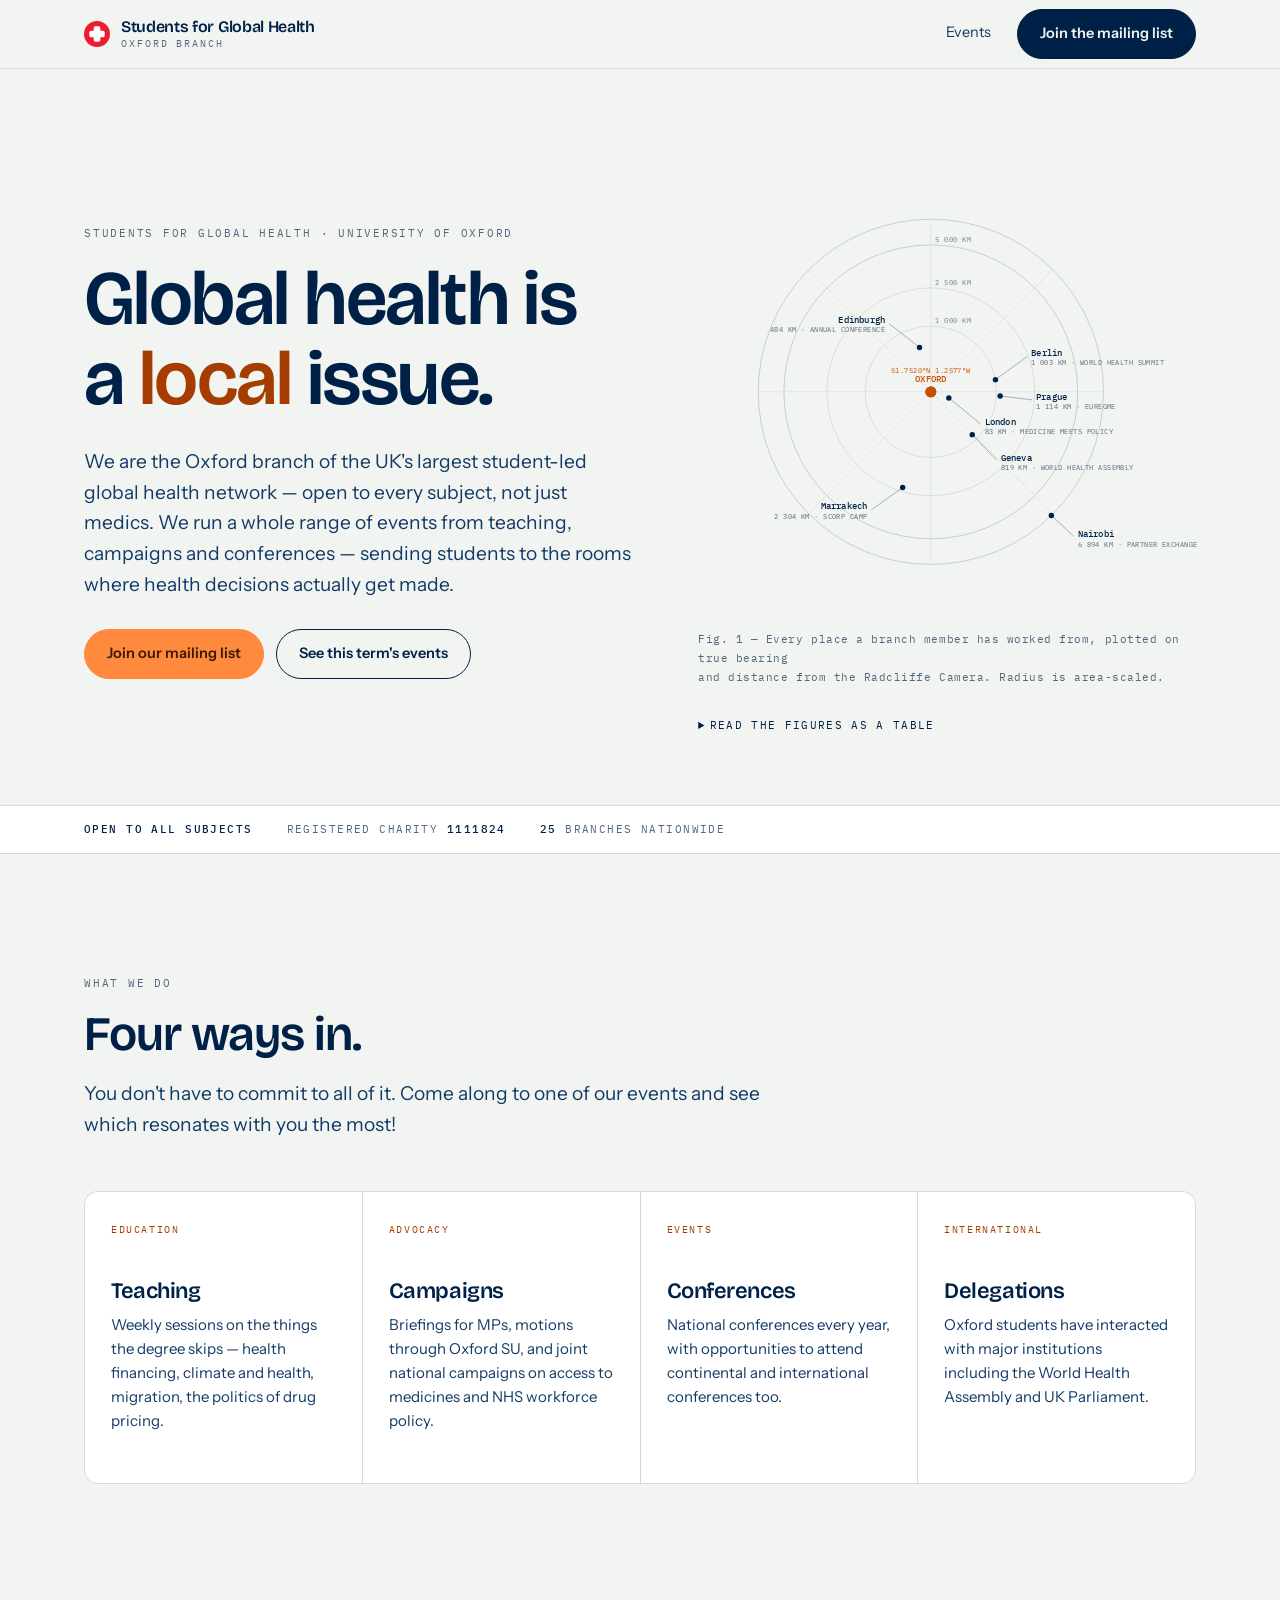
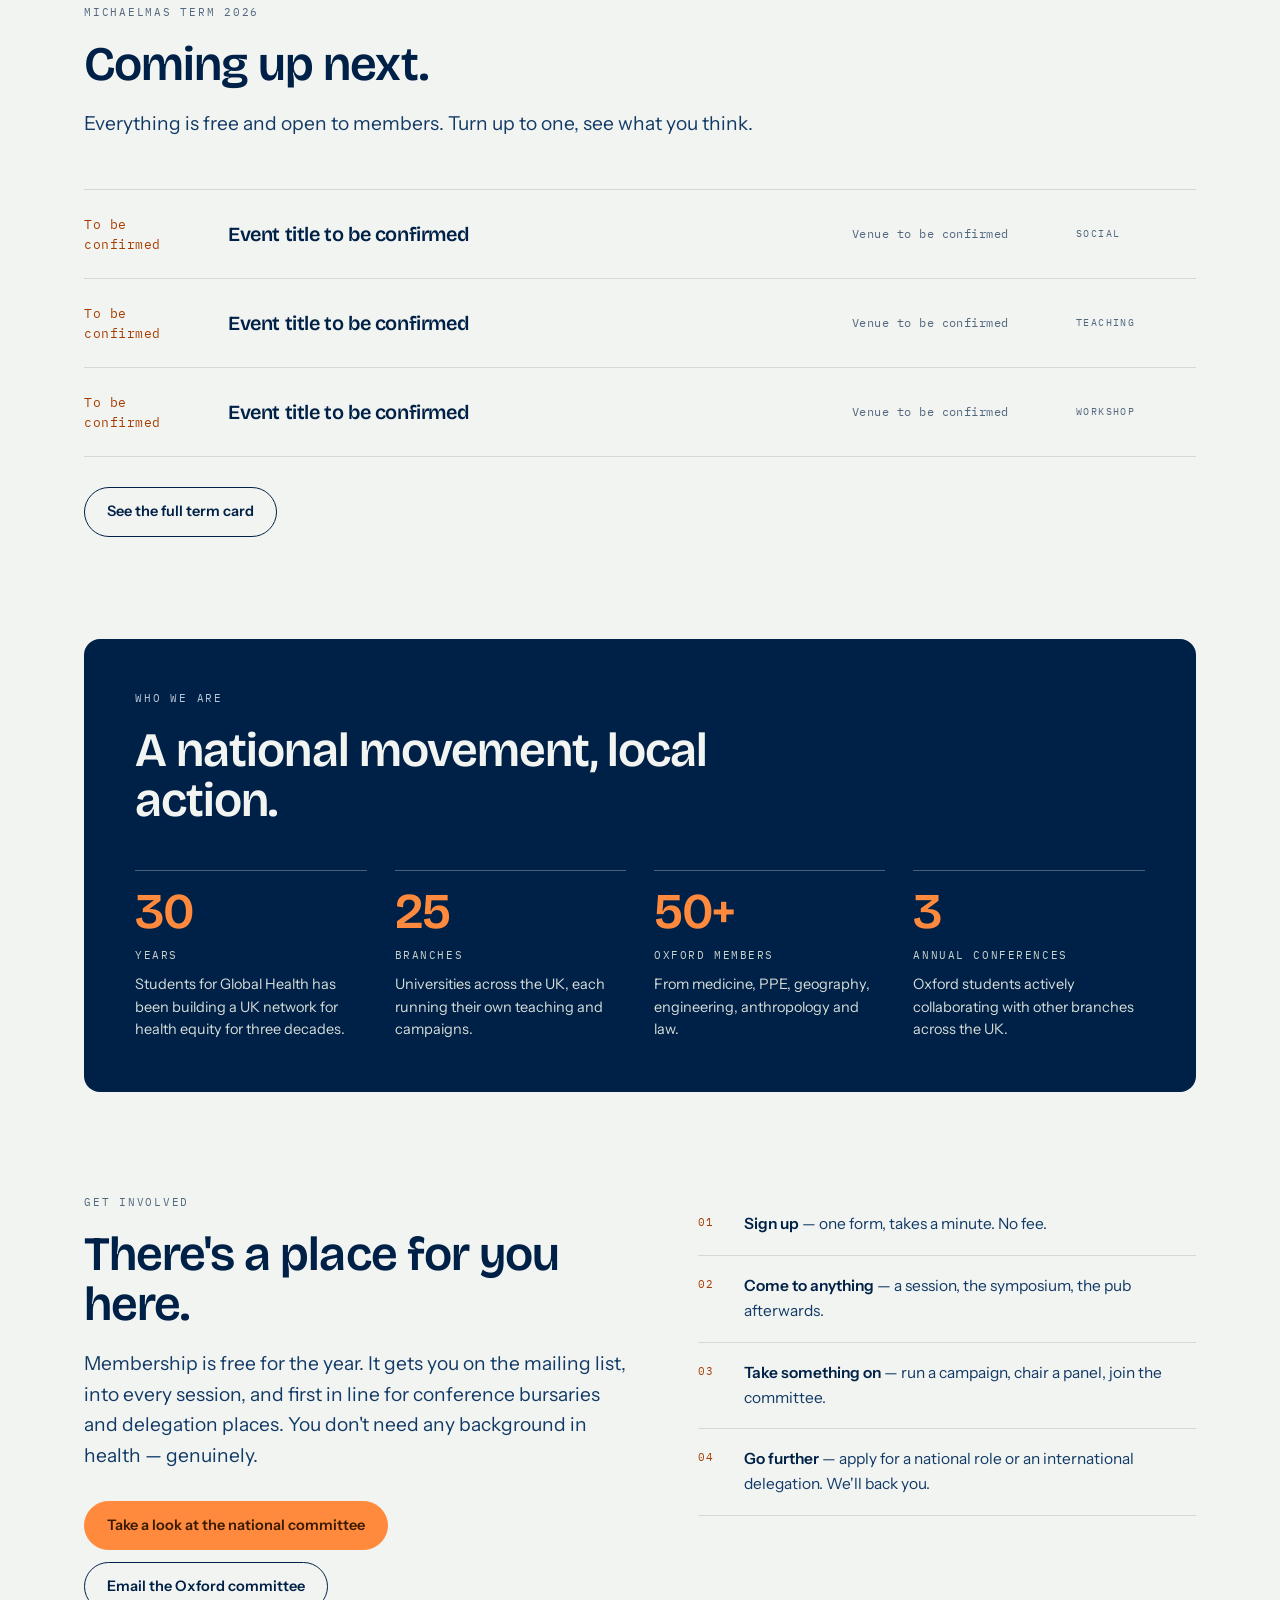
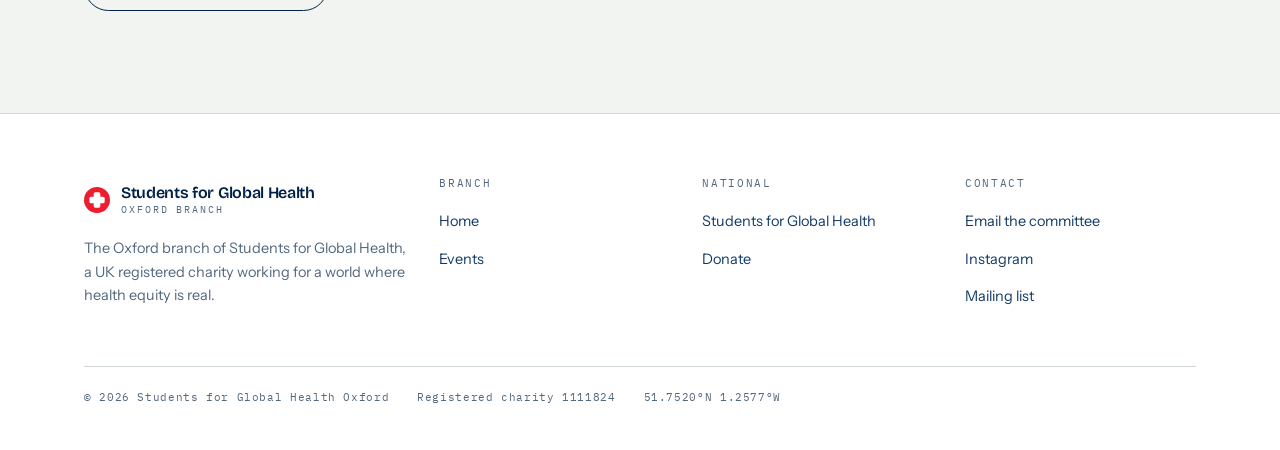
==== commit 936f4b9b: "Use the national mark on the page as well as the tab Replaces the concentric-rings mark in the heade" ====
--- a/index.html
+++ b/index.html
@@ -8,6 +8,9 @@
 <link rel="preconnect" href="https://fonts.googleapis.com">
 <link rel="preconnect" href="https://fonts.gstatic.com" crossorigin>
 <link href="https://fonts.googleapis.com/css2?family=Bricolage+Grotesque:opsz,wght@12..96,400;12..96,600&family=Instrument+Sans:wght@400;500;600&family=IBM+Plex+Mono:wght@400;500&display=swap" rel="stylesheet">
+<link rel="icon" href="assets/favicon.svg?v=2" type="image/svg+xml">
+<link rel="alternate icon" href="assets/favicon.png?v=2" sizes="32x32">
+<link rel="apple-touch-icon" href="assets/apple-touch-icon.png?v=2">
 <link rel="stylesheet" href="assets/site.css?v=2">
 </head>
 <body>
@@ -18,9 +21,9 @@
   <div class="wrap head-in">
     <a class="brand" href="index.html">
       <svg class="brand-mark" viewBox="0 0 32 32" aria-hidden="true" focusable="false">
-        <circle cx="16" cy="16" r="14.5" fill="none" stroke="#002147" stroke-width="1.4"/>
-        <circle cx="16" cy="16" r="9" fill="none" stroke="#002147" stroke-width="1.4" opacity=".45"/>
-        <circle cx="16" cy="16" r="3.6" fill="#C94E00"/>
+        <circle cx="16" cy="16" r="16" fill="#ED1C2E"/>
+        <rect x="6.6" y="11.9" width="18.8" height="8.2" rx="2" fill="#FFFFFF"/>
+        <rect x="11.9" y="6.6" width="8.2" height="18.8" rx="2" fill="#FFFFFF"/>
       </svg>
       <span class="brand-txt">Students for Global Health<span>Oxford branch</span></span>
     </a>
@@ -289,7 +292,7 @@
       in health — genuinely.</p>
       <div class="cta-row">
         <a class="btn btn-sig" href="https://studentsforglobalhealth.org/">Take a look at the national committee</a>
-        <a class="btn btn-ghost" href="mailto:Shorief.ali@jesus.ox.ac.uk">Email the Oxford committee</a>
+        <a class="btn btn-ghost" href="mailto:oxford@studentsforglobalhealth.org">Email the Oxford committee</a>
       </div>
     </div>
     <ol class="steps rv">
@@ -309,9 +312,9 @@
       <div>
         <a class="brand" href="index.html">
           <svg class="brand-mark" viewBox="0 0 32 32" aria-hidden="true" focusable="false">
-            <circle cx="16" cy="16" r="14.5" fill="none" stroke="#002147" stroke-width="1.4"/>
-            <circle cx="16" cy="16" r="9" fill="none" stroke="#002147" stroke-width="1.4" opacity=".45"/>
-            <circle cx="16" cy="16" r="3.6" fill="#C94E00"/>
+            <circle cx="16" cy="16" r="16" fill="#ED1C2E"/>
+            <rect x="6.6" y="11.9" width="18.8" height="8.2" rx="2" fill="#FFFFFF"/>
+            <rect x="11.9" y="6.6" width="8.2" height="18.8" rx="2" fill="#FFFFFF"/>
           </svg>
           <span class="brand-txt">Students for Global Health<span>Oxford branch</span></span>
         </a>
@@ -336,7 +339,7 @@
       <nav aria-labelledby="foot-contact">
         <h2 id="foot-contact">Contact</h2>
         <ul>
-          <li><a href="mailto:Shorief.ali@jesus.ox.ac.uk">Email the committee</a></li>
+          <li><a href="mailto:oxford@studentsforglobalhealth.org">Email the committee</a></li>
           <li><a href="https://www.instagram.com/sfgh_oxford/">Instagram</a></li>
           <li><a href="https://docs.google.com/forms/d/e/1FAIpQLSfOr59fuygSMjp6E6a_D4wIXYMGQ_n3HyRheyWauwAxJpSCZg/viewform?usp=publish-editor">Mailing list</a></li>
         </ul>
--- a/assets/site.css
+++ b/assets/site.css
@@ -16,6 +16,7 @@
   --signal:#FF8A3D;     /* Bright amber. ONLY as a background or on dark ink. */
   --signal-ink:#A63D00; /* Amber for TEXT on light backgrounds.      5.8:1 */
   --marker:#C94E00;     /* Amber for small graphics on light.        4.2:1 */
+  --brand-red:#ED1C2E; /* National SfGH mark. Graphic only, never text. 3.9:1 on paper */
   --focus:#0B57D0;
 
   --display:"Bricolage Grotesque",system-ui,sans-serif;
